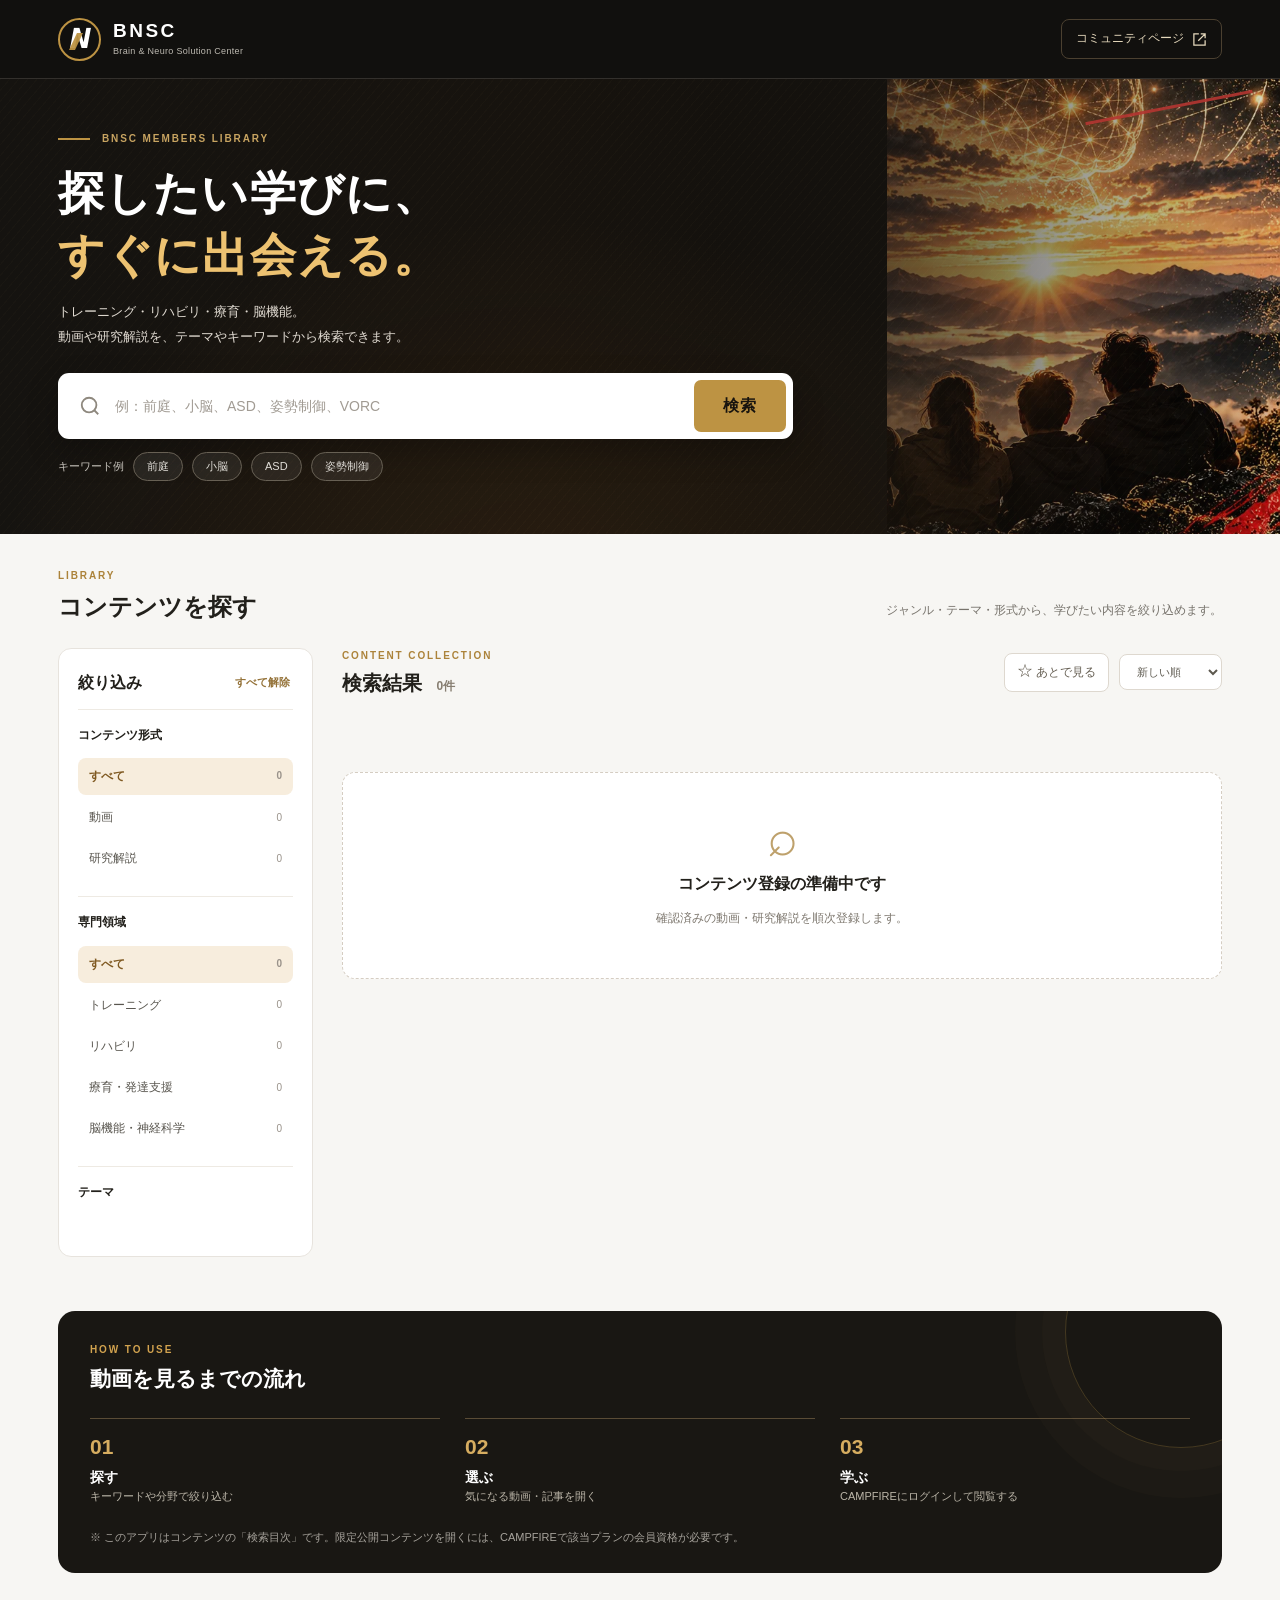
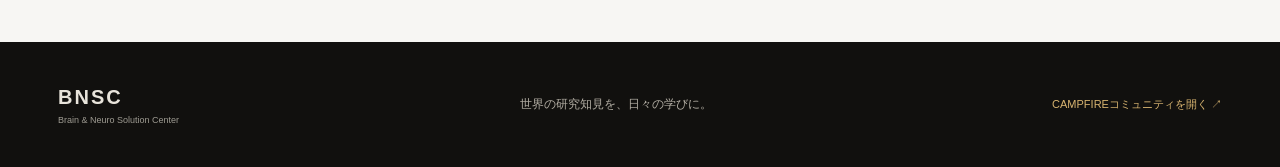
==== index.html @ 48b5be47 "Add BNSC library and opt-in Vimeo sync workflows" ====
<!doctype html>
<html lang="ja">
<head>
  <meta charset="utf-8">
  <meta name="viewport" content="width=device-width, initial-scale=1">
  <meta name="theme-color" content="#101010">
  <meta name="description" content="BNSCコンテンツライブラリ。動画・研究解説をキーワードやテーマで探せます。">
  <title>BNSC | コンテンツライブラリ</title>
  <link rel="icon" href="./assets/favicon.svg" type="image/svg+xml">
  <link rel="stylesheet" href="./styles.css">
  <script defer src="./app.js"></script>
</head>
<body>
  <a class="skip-link" href="#results">検索結果に移動</a>
  <header class="site-header">
    <div class="wrap navbar">
      <a class="brand" href="./" aria-label="BNSC ライブラリのトップに戻る">
        <span class="brand-mark" aria-hidden="true">N<span class="brand-slice"></span></span>
        <span class="brand-name"><strong>BNSC</strong><small>Brain & Neuro Solution Center</small></span>
      </a>
      <a class="campfire-link" href="https://community.camp-fire.jp/projects/view/666070" target="_blank" rel="noopener noreferrer">
        <span>コミュニティページ</span>
        <svg aria-hidden="true" width="15" height="15" viewBox="0 0 24 24" fill="none" stroke="currentColor" stroke-width="2"><path d="M14 3h7v7M10 14 21 3M21 13v8H3V3h8"/></svg>
      </a>
    </div>
  </header>

  <main>
    <section class="hero" aria-labelledby="hero-title">
      <div class="hero-bg" aria-hidden="true"></div>
      <div class="wrap hero-content">
        <div class="hero-copy">
          <p class="eyebrow"><span class="eyebrow-line"></span> BNSC MEMBERS LIBRARY</p>
          <h1 id="hero-title">探したい学びに、<br><span>すぐに出会える。</span></h1>
          <p class="hero-description">トレーニング・リハビリ・療育・脳機能。<br>動画や研究解説を、テーマやキーワードから検索できます。</p>
          <form id="search-form" class="search-box" role="search" autocomplete="off">
            <svg aria-hidden="true" class="search-icon" width="22" height="22" viewBox="0 0 24 24" fill="none" stroke="currentColor" stroke-width="2"><circle cx="11" cy="11" r="8"/><path d="m21 21-4.35-4.35"/></svg>
            <label for="search-input" class="visually-hidden">動画・研究解説を検索</label>
            <input id="search-input" type="search" enterkeyhint="search" placeholder="例：前庭、小脳、ASD、姿勢制御、VORC" aria-controls="results-grid">
            <button type="submit" id="search-button">検索</button>
          </form>
          <div class="quick-search" aria-label="キーワード検索例">
            <span>キーワード例</span>
            <button type="button" data-keyword="前庭">前庭</button>
            <button type="button" data-keyword="小脳">小脳</button>
            <button type="button" data-keyword="ASD">ASD</button>
            <button type="button" data-keyword="姿勢制御">姿勢制御</button>
          </div>
        </div>
      </div>
    </section>

    <div class="wrap page-content">
      <div id="demo-notice" class="demo-notice" role="status" hidden>
        <span class="demo-badge">デモ</span>
        現在は操作確認用のサンプルデータです。実際のBNSC投稿URLはまだ登録されていません。
      </div>
      <div class="intro-strip">
        <div><p class="section-kicker">LIBRARY</p><h2>コンテンツを探す</h2></div>
        <p class="intro-caption">ジャンル・テーマ・形式から、学びたい内容を絞り込めます。</p>
      </div>
      <div class="library-layout">
        <aside class="sidebar" aria-label="検索フィルター">
          <div class="filter-title-row"><h3>絞り込み</h3><div class="filter-head-actions"><button type="button" id="clear-filters" class="text-button">すべて解除</button><button type="button" id="filters-mobile-toggle" class="filter-mobile-toggle" aria-controls="filter-content" aria-expanded="false">条件を表示 ▾</button></div></div>
          <div class="filter-content" id="filter-content">
            <section class="filter-section" aria-labelledby="type-heading"><h4 id="type-heading">コンテンツ形式</h4><div class="filter-options" id="type-filters"></div></section>
            <section class="filter-section" aria-labelledby="category-heading"><h4 id="category-heading">専門領域</h4><div class="filter-options" id="category-filters"></div></section>
            <section class="filter-section" aria-labelledby="topic-heading"><h4 id="topic-heading">テーマ</h4><div class="tag-options" id="tag-filters"></div></section>
          </div>
        </aside>
        <section class="results" id="results" aria-labelledby="results-title">
          <div class="results-toolbar">
            <div><p class="section-kicker">CONTENT COLLECTION</p><h3 id="results-title">検索結果 <span id="result-count" class="result-count">0件</span></h3></div>
            <div class="toolbar-actions">
              <button type="button" id="bookmark-toggle" class="bookmark-toggle" aria-pressed="false"><span aria-hidden="true">☆</span> あとで見る</button>
              <label class="visually-hidden" for="sort-select">並べ替え</label>
              <select id="sort-select" aria-label="並べ替え">
                <option value="new">新しい順</option>
                <option value="old">古い順</option>
                <option value="title">タイトル順</option>
              </select>
            </div>
          </div>
          <div id="active-filters" class="active-filters" aria-live="polite"></div>
          <div id="results-grid" class="results-grid" aria-live="polite" aria-busy="true"></div>
          <div id="empty-state" class="empty-state" hidden><div class="empty-symbol" aria-hidden="true">⌕</div><h4>該当するコンテンツがありません</h4><p>キーワードを短くするか、絞り込み条件を変更してください。</p><button type="button" id="empty-reset">条件をリセット</button></div>
        </section>
      </div>
      <section class="help-section" aria-labelledby="help-title"><div><p class="section-kicker">HOW TO USE</p><h2 id="help-title">動画を見るまでの流れ</h2></div><div class="steps"><div class="step"><span>01</span><strong>探す</strong><p>キーワードや分野で絞り込む</p></div><div class="step"><span>02</span><strong>選ぶ</strong><p>気になる動画・記事を開く</p></div><div class="step"><span>03</span><strong>学ぶ</strong><p>CAMPFIREにログインして閲覧する</p></div></div><p class="help-note">※ このアプリはコンテンツの「検索目次」です。限定公開コンテンツを開くには、CAMPFIREで該当プランの会員資格が必要です。</p></section>
    </div>
  </main>
  <footer class="footer"><div class="wrap footer-inner"><div><strong>BNSC</strong><span>Brain & Neuro Solution Center</span></div><p>世界の研究知見を、日々の学びに。</p><a href="https://community.camp-fire.jp/projects/view/666070" target="_blank" rel="noopener noreferrer">CAMPFIREコミュニティを開く ↗</a></div></footer>
</body>
</html>
---- styles.css ----
:root{--bg:#f7f6f3;--surface:#fff;--ink:#22201b;--muted:#77736c;--line:#e7e3dd;--gold:#bd9343;--gold-dark:#956d26;--red:#b43631;--dark:#10100f;--radius:15px;font-family:-apple-system,BlinkMacSystemFont,"Hiragino Kaku Gothic ProN","Noto Sans JP","Yu Gothic",Meiryo,sans-serif;line-height:1.6;color:var(--ink)}
*{box-sizing:border-box}body{margin:0;background:var(--bg)}button,input,select{font:inherit}button{cursor:pointer}a{color:inherit}.wrap{max-width:1220px;margin:auto;padding:0 28px}.visually-hidden{position:absolute!important;height:1px;width:1px;overflow:hidden;clip:rect(0,0,0,0);white-space:nowrap}.skip-link{position:absolute;top:-70px;left:10px;z-index:100;background:white;padding:8px 15px}.skip-link:focus{top:10px}.site-header{height:79px;background:#11100e;color:white;border-bottom:1px solid #33302c}.navbar{height:100%;display:flex;align-items:center;justify-content:space-between;gap:16px}.brand{display:flex;align-items:center;gap:12px;text-decoration:none}.brand-mark{display:grid;place-items:center;width:43px;height:43px;border:2px solid var(--gold);border-radius:50%;font-size:27px;font-weight:950;font-style:italic;position:relative;line-height:1}.brand-slice{position:absolute;left:13px;top:13px;width:6px;height:17px;transform:skew(-25deg);background:var(--gold);opacity:.95}.brand-name{display:flex;flex-direction:column;line-height:1.1;gap:5px}.brand-name strong{letter-spacing:.13em;font-size:19px}.brand-name small{font-size:9px;color:#bdb9b1;letter-spacing:.035em}.campfire-link{display:flex;align-items:center;gap:8px;text-decoration:none;color:#e5d8bc;font-size:12px;border:1px solid #4b4030;padding:9px 14px;border-radius:8px}.campfire-link:hover{background:#2b241b}
.hero{position:relative;min-height:380px;color:#fff;background:#14120f;overflow:hidden;isolation:isolate}.hero-bg{position:absolute;inset:0;background-image:linear-gradient(90deg,#151310 0%,#17130e 43%,rgba(20,17,13,.88) 57%,rgba(20,17,13,.15) 100%),url('./assets/hero-scene.webp');background-repeat:no-repeat;background-position:center,right 35%;background-size:cover,auto 125%;z-index:-2}.hero::before{content:"";position:absolute;inset:0;z-index:-1;pointer-events:none;background:radial-gradient(ellipse at 42% 115%,rgba(186,110,29,.11),transparent 52%),repeating-linear-gradient(130deg,rgba(230,190,110,.018) 0,rgba(230,190,110,.018) 1px,transparent 1px,transparent 7px)}.hero::after{content:"";position:absolute;height:3px;width:170px;background:var(--red);transform:rotate(-11deg);right:2%;top:6%;opacity:.9}.hero-content{padding-top:52px;padding-bottom:53px}.hero-copy{max-width:755px}.eyebrow,.section-kicker{font-weight:700;font-size:10px;letter-spacing:.19em}.eyebrow{display:flex;align-items:center;gap:12px;color:#c8a461;margin:0 0 15px}.eyebrow-line{width:32px;height:2px;background:var(--gold)}.hero h1{font-size:clamp(31px,3.6vw,48px);font-weight:850;line-height:1.35;letter-spacing:.025em;margin:0}.hero h1 span{color:#edc271}.hero-description{color:#e0dad1;font-size:13px;line-height:1.9;margin:14px 0 23px}.search-box{display:flex;align-items:center;background:#fff;color:#222;height:66px;border-radius:11px;max-width:735px;box-shadow:0 13px 30px rgba(0,0,0,.25);padding:7px 7px 7px 21px;gap:12px}.search-icon{color:#8e887e;flex-shrink:0}.search-box input{border:0;min-width:0;flex:1;outline:none;font-size:14px;background:transparent}.search-box input::placeholder{color:#a19b93}.search-box button{align-self:stretch;border:0;background:var(--gold);color:#17130e;font-weight:750;padding:0 29px;border-radius:7px;letter-spacing:.05em}.search-box button:hover{background:#ddaf55}.search-box:focus-within{outline:3px solid #dfb86a;outline-offset:2px}.quick-search{display:flex;align-items:center;gap:9px;flex-wrap:wrap;margin:13px 0 0;font-size:11px;color:#c5c1ba}.quick-search button{background:rgba(255,255,255,.07);color:#e0ddd7;border:1px solid #676054;padding:5px 13px;border-radius:20px}.quick-search button:hover{background:rgba(255,255,255,.17)}
.page-content{padding-top:29px}.demo-notice{margin:0 0 22px;background:#fff8e9;border:1px solid #f2dcab;color:#795c27;border-radius:9px;font-size:12px;padding:12px 16px}.demo-badge{background:#d6a742;color:#242017;font-size:10px;font-weight:900;letter-spacing:.06em;padding:3px 8px;margin-right:9px;border-radius:3px}.intro-strip{display:flex;align-items:end;justify-content:space-between;padding:5px 0 24px;gap:20px}.section-kicker{color:#ac833a;margin:0 0 6px}.intro-strip h2,.help-section h2{font-size:24px;margin:0;line-height:1.4}.intro-caption{font-size:12px;color:var(--muted);margin:0 0 4px}.library-layout{display:grid;grid-template-columns:255px minmax(0,1fr);gap:29px;align-items:start}.sidebar{border:1px solid var(--line);background:var(--surface);border-radius:13px;padding:21px 19px;position:sticky;top:17px}.filter-title-row{display:flex;align-items:center;justify-content:space-between;margin-bottom:13px;gap:5px}.filter-title-row h3{margin:0;font-size:16px}.filter-head-actions{display:flex;align-items:center;gap:8px}.filter-mobile-toggle{display:none;border:1px solid #dfd4c1;background:#fff9ed;color:#805d26;border-radius:6px;padding:7px 9px;font-size:11px}.text-button{border:0;padding:3px;background:none;color:#947238;font-size:11px;font-weight:650}.filter-section{padding:16px 0 19px;border-top:1px solid #eeeae3}.filter-section h4{font-size:12px;font-weight:800;margin:0 0 13px}.filter-options{display:grid;gap:4px}.filter-option{display:flex;align-items:center;justify-content:space-between;width:100%;border:0;border-radius:8px;background:transparent;color:#59564f;text-align:left;padding:9px 11px;font-size:12px;gap:9px}.filter-option:hover{background:#f4f1e9}.filter-option.active{background:#f7eddd;color:#7f5921;font-weight:800}.filter-option .count{font-size:10px;color:#99928a}.tag-options{display:flex;gap:7px;flex-wrap:wrap}.tag-option{border:1px solid #e2ddd4;background:#fff;color:#777168;border-radius:30px;padding:6px 11px;font-size:10px}.tag-option.active{border-color:#bb9855;background:#f8efdc;color:#78561e;font-weight:800}.tag-option:hover{border-color:#a18a60}
.results{min-width:0}.results-toolbar{display:flex;justify-content:space-between;align-items:center;gap:10px;margin:0 0 20px}.results-toolbar h3{font-size:20px;margin:0;line-height:1.35}.result-count{font-size:12px;font-weight:600;color:#877e71;margin-left:9px}.toolbar-actions{display:flex;align-items:center;gap:10px}.bookmark-toggle{border:1px solid #ded8cf;background:#fff;color:#665f53;border-radius:8px;padding:9px 12px;font-size:12px;white-space:nowrap}.bookmark-toggle[aria-pressed="true"]{background:#f9ecda;border-color:#d4aa61;color:#946521}.bookmark-toggle span{font-size:16px;line-height:0}select{background:#fff;border:1px solid #ded8cf;border-radius:8px;padding:10px 13px;color:#5d594f;font-size:11px}.active-filters{display:flex;gap:7px;flex-wrap:wrap;margin-bottom:13px}.active-filters:empty{display:none}.active-pill{font-size:10px;display:inline-flex;align-items:center;gap:7px;border:1px solid #dec28c;color:#8b652c;background:#fffbf3;padding:6px 9px;border-radius:20px}.active-pill button{border:0;background:none;color:inherit;padding:0;font-weight:bold}.results-grid{display:grid;grid-template-columns:repeat(2,minmax(0,1fr));gap:16px}.content-card{background:#fff;border:1px solid #e8e4df;border-radius:13px;padding:20px 20px 15px;display:flex;flex-direction:column;gap:10px;min-height:268px;box-shadow:0 3px 10px rgba(30,20,10,.025);transition:transform .15s ease, box-shadow .15s ease}.content-card:hover{transform:translateY(-2px);box-shadow:0 9px 24px rgba(35,26,15,.08)}.card-top{display:flex;align-items:center;gap:7px;flex-wrap:wrap}.format-badge,.category-badge,.sample-label{font-size:10px;line-height:1.3;padding:5px 8px;border-radius:4px}.format-badge{background:#20201e;color:#f4e5bb;font-weight:700}.format-badge.article{background:#e8f0ee;color:#2c6660}.category-badge{background:#f3f1ed;color:#6c675e}.sample-label{background:#fff0de;color:#aa7127}.card-title{font-size:16px;line-height:1.65;font-weight:800;letter-spacing:.01em;margin:4px 0 0}.card-description{font-size:12px;color:#7c766d;margin:0;line-height:1.8;flex:1}.card-tags{display:flex;gap:7px;flex-wrap:wrap}.card-tags span{font-size:10px;color:#8d7d62}.card-tags span::before{content:'#';margin-right:1px}.card-bottom{border-top:1px solid #f0ede9;padding-top:13px;display:flex;align-items:center;justify-content:space-between;gap:10px;margin-top:auto}.meta{display:flex;align-items:center;gap:8px;color:#9a9288;font-size:10px;white-space:nowrap}.card-actions{display:flex;align-items:center;gap:8px}.save-button{border:1px solid #ebe7df;background:#fff;border-radius:8px;height:33px;width:35px;color:#a19a90;font-size:20px;line-height:0}.save-button[aria-pressed="true"]{color:#a47426;border-color:#d1ab71;background:#fffbf3}.open-link{font-size:11px;font-weight:750;color:#8d6122;text-decoration:none;white-space:nowrap;display:inline-flex;align-items:center;gap:3px}.open-link:hover{text-decoration:underline}.unavailable{font-size:10px;color:#b2aca4}.empty-state{margin:55px auto;text-align:center;padding:38px;border:1px dashed #d5cdc2;border-radius:13px;background:#fff}.empty-symbol{font-size:52px;color:#bea16c;line-height:1}.empty-state h4{margin:8px 0;font-size:16px}.empty-state p{font-size:12px;color:#7e786f}.empty-state button{background:#2a2723;color:white;border:0;padding:10px 15px;border-radius:6px;margin-top:8px}
.help-section{margin:54px 0 69px;border-radius:17px;background:#191713;color:white;padding:31px 32px 27px;position:relative;overflow:hidden}.help-section:after{content:"";position:absolute;right:-75px;top:-95px;height:230px;width:230px;border-radius:50%;border:1px solid rgba(212,167,77,.23);box-shadow:0 0 0 23px rgba(212,167,77,.025),0 0 0 50px rgba(212,167,77,.025);pointer-events:none}.help-section .section-kicker{color:#d2a34f}.help-section h2{font-size:21px}.steps{display:grid;grid-template-columns:repeat(3,1fr);gap:25px;margin-top:25px}.step{border-top:1px solid #5a4c36;padding-top:11px}.step span{font-size:21px;color:#d6ad60;font-weight:900;display:block}.step strong{display:block;font-size:14px;margin-top:2px}.step p{margin:0;color:#bbb5a8;font-size:11px}.help-note{font-size:11px;color:#a7a39c;margin:23px 0 0}.footer{background:#11100e;color:#e8e4db}.footer-inner{min-height:125px;display:flex;align-items:center;justify-content:space-between;gap:16px}.footer-inner div{display:flex;flex-direction:column}.footer strong{font-size:20px;letter-spacing:.1em}.footer span{font-size:9px;color:#9e9b92}.footer p{font-size:12px;color:#b2ada3}.footer a{font-size:11px;color:#d8b470;text-decoration:none}
@media(max-width:920px){.library-layout{grid-template-columns:205px minmax(0,1fr);gap:18px}.hero-bg{background-position:center,135% 35%;background-size:cover,auto 122%}.intro-caption{display:none}.sidebar{padding:16px 12px}.results-grid{grid-template-columns:1fr}.content-card{min-height:210px}.hero-copy{max-width:690px}}
@media(max-width:670px){.wrap{padding:0 17px}.site-header{height:70px}.brand-mark{width:38px;height:38px}.brand-name strong{font-size:16px}.brand-name small{font-size:8px}.campfire-link{font-size:0;padding:10px}.campfire-link svg{width:17px;height:17px}.hero{min-height:0}.hero-bg{background-image:linear-gradient(90deg,rgba(17,16,14,.99),rgba(17,16,14,.93) 74%,rgba(17,16,14,.62)),url('./assets/hero-scene.webp');background-position:center,right center;background-size:cover,auto 100%}.hero-content{padding-top:35px;padding-bottom:38px}.hero h1{font-size:31px}.hero-description{font-size:12px}.hero-description br{display:none}.search-box{height:59px;gap:6px;padding-left:13px}.search-box input{font-size:12px}.search-box button{padding:0 15px}.search-icon{width:18px}.quick-search{gap:6px}.quick-search span{width:100%}.quick-search button{font-size:11px}.intro-strip{padding-bottom:15px}.intro-strip h2{font-size:21px}.library-layout{display:block}.sidebar{position:static;margin-bottom:23px;padding:16px}.filter-content{display:none;grid-template-columns:1fr;gap:0}.sidebar.mobile-open .filter-content{display:grid}.filter-mobile-toggle{display:inline-block}.filter-section{padding:12px 0 13px}.filter-options{display:flex;flex-wrap:wrap;gap:5px}.filter-option{width:auto;border:1px solid #e6e0d7;padding:7px 10px}.filter-option.active{border-color:#e5c68b}.results-toolbar{align-items:flex-start}.results-toolbar h3{font-size:18px}.toolbar-actions{flex-direction:column-reverse;align-items:flex-end;gap:6px}.bookmark-toggle,select{font-size:11px;padding:8px}.results-grid{grid-template-columns:1fr}.content-card{padding:18px;min-height:235px}.help-section{margin-top:37px;padding:25px 22px}.steps{grid-template-columns:1fr;gap:12px}.step{display:grid;grid-template-columns:48px 1fr;column-gap:10px;align-items:start}.step span{grid-row:span 2}.step strong{margin:0}.step p{margin-top:3px}.footer-inner{padding-top:22px;padding-bottom:22px;align-items:start;flex-wrap:wrap}.footer-inner p{display:none}}
@media(prefers-reduced-motion:reduce){*,*::before,*::after{animation-duration:.01ms!important;transition-duration:.01ms!important}}
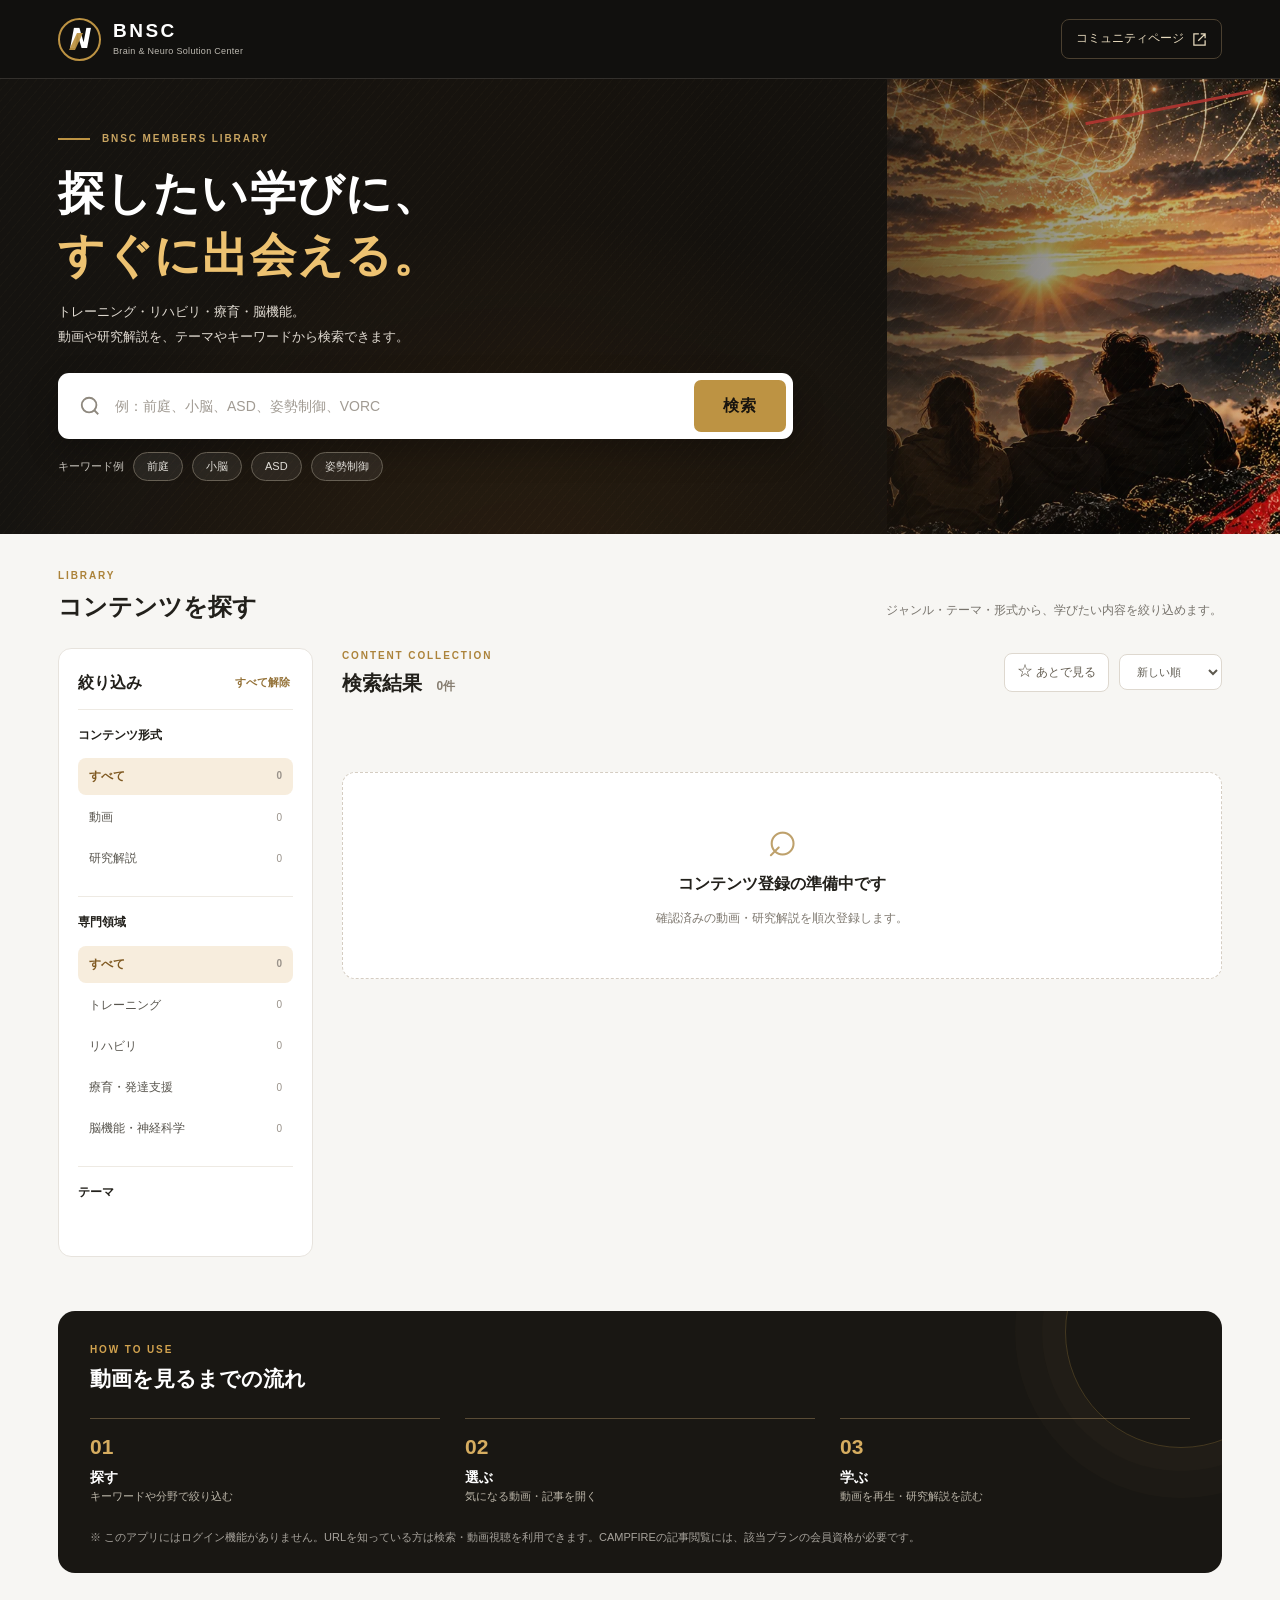
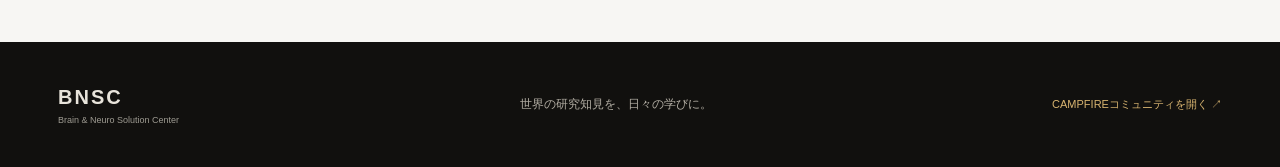
==== commit db6eba7e: "Simplify library to opt-in Pages publishing with Vimeo playback" ====
--- a/index.html
+++ b/index.html
@@ -86,7 +86,7 @@
           <div id="empty-state" class="empty-state" hidden><div class="empty-symbol" aria-hidden="true">⌕</div><h4>該当するコンテンツがありません</h4><p>キーワードを短くするか、絞り込み条件を変更してください。</p><button type="button" id="empty-reset">条件をリセット</button></div>
         </section>
       </div>
-      <section class="help-section" aria-labelledby="help-title"><div><p class="section-kicker">HOW TO USE</p><h2 id="help-title">動画を見るまでの流れ</h2></div><div class="steps"><div class="step"><span>01</span><strong>探す</strong><p>キーワードや分野で絞り込む</p></div><div class="step"><span>02</span><strong>選ぶ</strong><p>気になる動画・記事を開く</p></div><div class="step"><span>03</span><strong>学ぶ</strong><p>CAMPFIREにログインして閲覧する</p></div></div><p class="help-note">※ このアプリはコンテンツの「検索目次」です。限定公開コンテンツを開くには、CAMPFIREで該当プランの会員資格が必要です。</p></section>
+      <section class="help-section" aria-labelledby="help-title"><div><p class="section-kicker">HOW TO USE</p><h2 id="help-title">動画を見るまでの流れ</h2></div><div class="steps"><div class="step"><span>01</span><strong>探す</strong><p>キーワードや分野で絞り込む</p></div><div class="step"><span>02</span><strong>選ぶ</strong><p>気になる動画・記事を開く</p></div><div class="step"><span>03</span><strong>学ぶ</strong><p>動画を再生・研究解説を読む</p></div></div><p class="help-note">※ このアプリにはログイン機能がありません。URLを知っている方は検索・動画視聴を利用できます。CAMPFIREの記事閲覧には、該当プランの会員資格が必要です。</p></section>
     </div>
   </main>
   <footer class="footer"><div class="wrap footer-inner"><div><strong>BNSC</strong><span>Brain & Neuro Solution Center</span></div><p>世界の研究知見を、日々の学びに。</p><a href="https://community.camp-fire.jp/projects/view/666070" target="_blank" rel="noopener noreferrer">CAMPFIREコミュニティを開く ↗</a></div></footer>
--- a/styles.css
+++ b/styles.css
@@ -7,3 +7,9 @@
 @media(max-width:920px){.library-layout{grid-template-columns:205px minmax(0,1fr);gap:18px}.hero-bg{background-position:center,135% 35%;background-size:cover,auto 122%}.intro-caption{display:none}.sidebar{padding:16px 12px}.results-grid{grid-template-columns:1fr}.content-card{min-height:210px}.hero-copy{max-width:690px}}
 @media(max-width:670px){.wrap{padding:0 17px}.site-header{height:70px}.brand-mark{width:38px;height:38px}.brand-name strong{font-size:16px}.brand-name small{font-size:8px}.campfire-link{font-size:0;padding:10px}.campfire-link svg{width:17px;height:17px}.hero{min-height:0}.hero-bg{background-image:linear-gradient(90deg,rgba(17,16,14,.99),rgba(17,16,14,.93) 74%,rgba(17,16,14,.62)),url('./assets/hero-scene.webp');background-position:center,right center;background-size:cover,auto 100%}.hero-content{padding-top:35px;padding-bottom:38px}.hero h1{font-size:31px}.hero-description{font-size:12px}.hero-description br{display:none}.search-box{height:59px;gap:6px;padding-left:13px}.search-box input{font-size:12px}.search-box button{padding:0 15px}.search-icon{width:18px}.quick-search{gap:6px}.quick-search span{width:100%}.quick-search button{font-size:11px}.intro-strip{padding-bottom:15px}.intro-strip h2{font-size:21px}.library-layout{display:block}.sidebar{position:static;margin-bottom:23px;padding:16px}.filter-content{display:none;grid-template-columns:1fr;gap:0}.sidebar.mobile-open .filter-content{display:grid}.filter-mobile-toggle{display:inline-block}.filter-section{padding:12px 0 13px}.filter-options{display:flex;flex-wrap:wrap;gap:5px}.filter-option{width:auto;border:1px solid #e6e0d7;padding:7px 10px}.filter-option.active{border-color:#e5c68b}.results-toolbar{align-items:flex-start}.results-toolbar h3{font-size:18px}.toolbar-actions{flex-direction:column-reverse;align-items:flex-end;gap:6px}.bookmark-toggle,select{font-size:11px;padding:8px}.results-grid{grid-template-columns:1fr}.content-card{padding:18px;min-height:235px}.help-section{margin-top:37px;padding:25px 22px}.steps{grid-template-columns:1fr;gap:12px}.step{display:grid;grid-template-columns:48px 1fr;column-gap:10px;align-items:start}.step span{grid-row:span 2}.step strong{margin:0}.step p{margin-top:3px}.footer-inner{padding-top:22px;padding-bottom:22px;align-items:start;flex-wrap:wrap}.footer-inner p{display:none}}
 @media(prefers-reduced-motion:reduce){*,*::before,*::after{animation-duration:.01ms!important;transition-duration:.01ms!important}}
+
+.card-thumbnail{display:block;width:100%;aspect-ratio:16/9;object-fit:cover;border-radius:8px;background:#201f1c}
+
+.load-error{grid-column:1/-1;padding:24px;border:1px solid #9b4545;border-radius:10px;color:#7d2727;background:#fff8f6}
+
+.play-button{border:0;background:transparent;cursor:pointer;padding:5px}.video-player{width:min(960px,92vw);border:1px solid #b79b60;border-radius:12px;background:#191919;color:#f7f1e4;padding:22px}.video-player::backdrop{background:rgba(0,0,0,.8)}.video-player h2{font-size:18px;padding-right:70px}.player-close{position:absolute;right:20px;top:20px;color:#f6e8c9;border:1px solid #a68a55;background:#292723;padding:7px 12px;border-radius:5px}.vimeo-video{display:block;width:100%;aspect-ratio:16/9;border:0}
